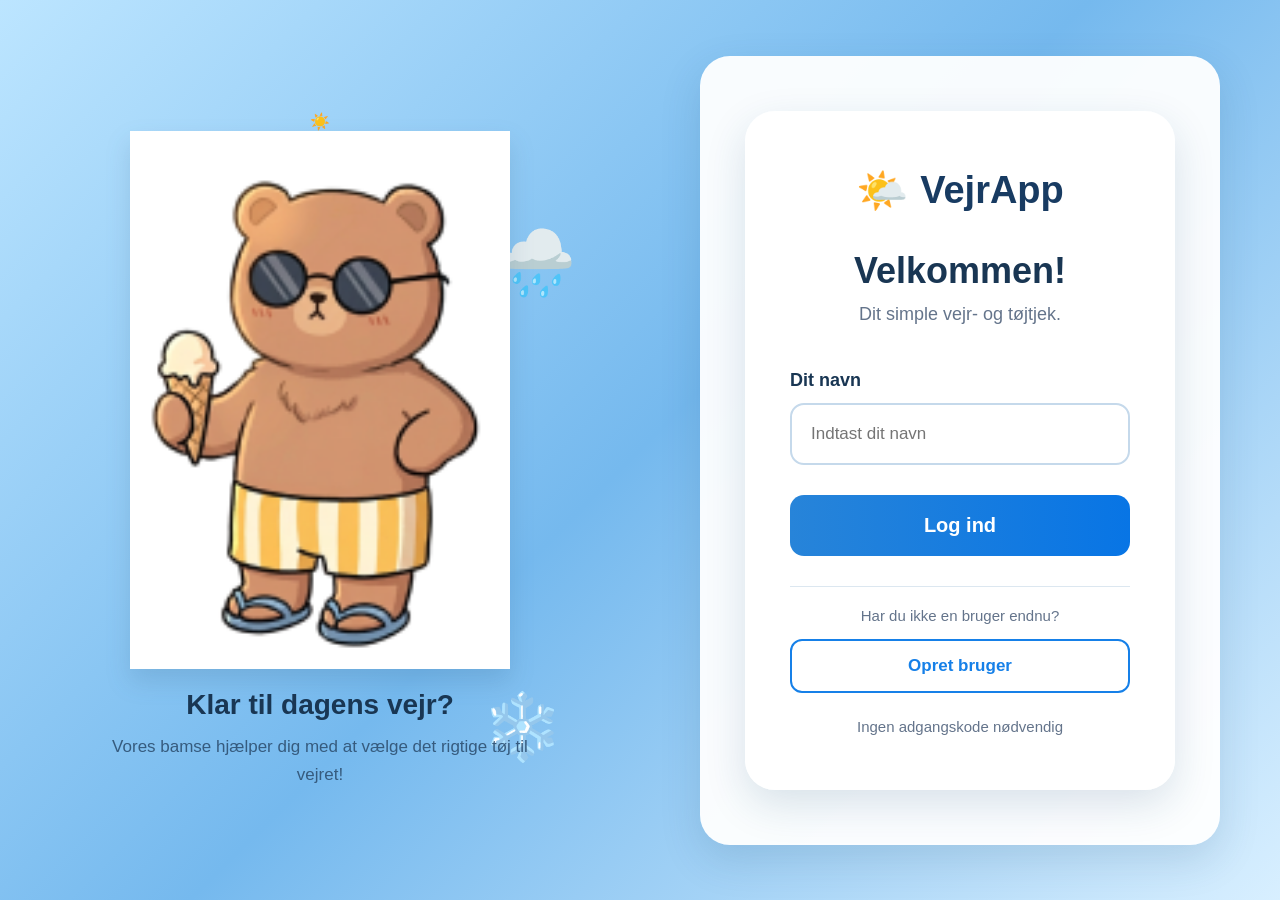
==== frontend/login.html @ 1d18eea9 "Added login" ====
<!DOCTYPE html>
<html lang="en">
<head>
	<meta charset="UTF-8">
	<meta name="viewport" content="width=device-width, initial-scale=1.0">
	<title>VejrApp - Log ind</title>
    <link rel="stylesheet" href="css/login.css">
</head>
<body>

    <main class="login-container">

         <section class="bear-section">

            <div class="weahter-icon sun">☀️</div>
            <div class="weather-icon rain">🌧️</div>
            <div class="weather-icon snow">❄️</div>

            <img src="images/bamse.png"
                 alt="VejrApp bamse"
                 class="bear-image">

                 <div class="bear-text">
                    <h2>Klar til dagens vejr?</h2>
                    <p>Vores bamse hjælper dig med at vælge det rigtige tøj til vejret!</p>
                 </div>
         </section>

        <section class="form-section">

            <div class="login-card">

                <div class="login-card">

                   <div class="logo">
                   <span>🌤️</span>
                  <h1>VejrApp</h1>
                  </div>

               <h2 id="formTitle">Velkommen!</h2>

    <p class="subtitle" id="formSubtitle">
        Dit simple vejr- og tøjtjek.
    </p>

    <form id="loginForm">

        <label for="name">Dit navn</label>

        <input
            type="text"
            id="name"
            name="name"
            placeholder="Indtast dit navn"
            autocomplete="name"
            required
        >

        <button type="submit" id="submitButton">
            Log ind
        </button>

    </form>

    <p id="formMessage" class="form-message"></p>

    <div class="register-section">

        <p id="switchText">
            Har du ikke en bruger endnu?
        </p>

        <button type="button" id="switchButton">
            Opret bruger
        </button>

    </div>

    <p class="login-info">
        Ingen adgangskode nødvendig 
    </p>

</div>

        </section>

    </main>

    <script src="js/login.js"></script>
  
    </main>


</body>
</html>
---- frontend/css/login.css ----
* {
    margin: 0;
    padding: 0;
    box-sizing: border-box;
}

body {
    font-family: Arial, sans-serif;
    min-height: 100vh;
    background: #a9dafa;
    color: #193653;
}

.login-container {
    min-height: 100vh;
    display: grid;
    grid-template-columns: 1fr 1fr;
    background: linear-gradient(
        135deg,
        #bce5ff,
        #75b9ee,
        #d8efff
    );
}

.bear-section {
    position: relative;
    display: flex;
    flex-direction: column;
    align-items: center;
    justify-content: center;
    padding: 40px;
    overflow: hidden;
}

.bear-image {
    width: 380px;
    max-width: 85%;
    max-height: 65vh;
    object-fit: contain;
    position: relative;
    z-index: 2;
    filter: drop-shadow(0 12px 12px rgba(31, 75, 110, 0.15));
}

.bear-text {
    text-align: center;
    margin-top: 20px;
    max-width: 420px;
    z-index: 2;
}

.bear-text h2 {
    font-size: 28px;
    margin-bottom: 12px;
}

.bear-text p {
    font-size: 17px;
    color: #365b7e;
    line-height: 1.6;
}


.weather-icon {
    position: absolute;
    font-size: 65px;
    z-index: 1;
}

.sun {
    top: 9%;
    left: 12%;
}

.rain {
    top: 25%;
    right: 10%;
}

.snow {
    bottom: 15%;
    right: 12%;
}


.form-section {
    display: flex;
    align-items: center;
    justify-content: center;
    padding: 40px;
}

.login-card {
    width: 100%;
    max-width: 520px;
    background: rgba(255, 255, 255, 0.95);
    padding: 55px 45px;
    border-radius: 30px;
    text-align: center;
    box-shadow: 0 15px 40px rgba(30, 75, 115, 0.15);
}


.logo {
    display: flex;
    align-items: center;
    justify-content: center;
    gap: 12px;
    margin-bottom: 35px;
}

.logo span {
    font-size: 42px;
}

.logo h1 {
    font-size: 38px;
    color: #183b62;
}


.login-card h2 {
    font-size: 36px;
    margin-bottom: 12px;
}

.subtitle {
    font-size: 18px;
    color: #64748b;
    margin-bottom: 45px;
}


#loginForm {
    display: flex;
    flex-direction: column;
    text-align: left;
    gap: 12px;
}

#loginForm label {
    font-size: 18px;
    font-weight: bold;
}

#loginForm input {
    padding: 19px;
    border: 2px solid #c5d9eb;
    border-radius: 14px;
    font-size: 17px;
    outline: none;
    transition: border 0.2s;
}

#loginForm input:focus {
    border-color: #3285d1;
}

#loginForm button {
    margin-top: 18px;
    padding: 19px;
    border: none;
    border-radius: 14px;
    background: linear-gradient(90deg, #2784d9, #0875e5);
    color: white;
    font-size: 20px;
    font-weight: bold;
    cursor: pointer;
    transition: 0.2s;
}

#loginForm button:hover {
    background: #075eb8;
    transform: translateY(-2px);
}

.register-section {
    margin-top: 30px;
    padding-top: 20px;
    border-top: 1px solid #dce7f0;
    text-align: center;
}

.register-section p {
    color: #64748b;
    margin-bottom: 15px;
    font-size: 15px;
}

#switchButton {
    width: 100%;
    padding: 15px;
    background: white;
    color: #1680e8;
    border: 2px solid #1680e8;
    border-radius: 12px;
    font-size: 17px;
    font-weight: bold;
    cursor: pointer;
    transition: 0.2s;
}

#switchButton:hover {
    background: #eaf4ff;
}


.form-message {
    margin-top: 15px;
    font-size: 14px;
    color: #2563eb;
    text-align: center;
}

.login-info {
    margin-top: 25px;
    color: #64748b;
    font-size: 15px;
}


@media (max-width: 800px) {

    .login-container {
        grid-template-columns: 1fr;
    }

    .bear-section {
        min-height: 400px;
        padding: 25px;
    }

    .bear-image {
        width: 240px;
        max-height: 300px;
    }

    .bear-text h2 {
        font-size: 23px;
    }

    .form-section {
        padding: 20px;
    }

    .login-card {
        padding: 35px 25px;
    }

    .login-card h2 {
        font-size: 29px;
    }

}
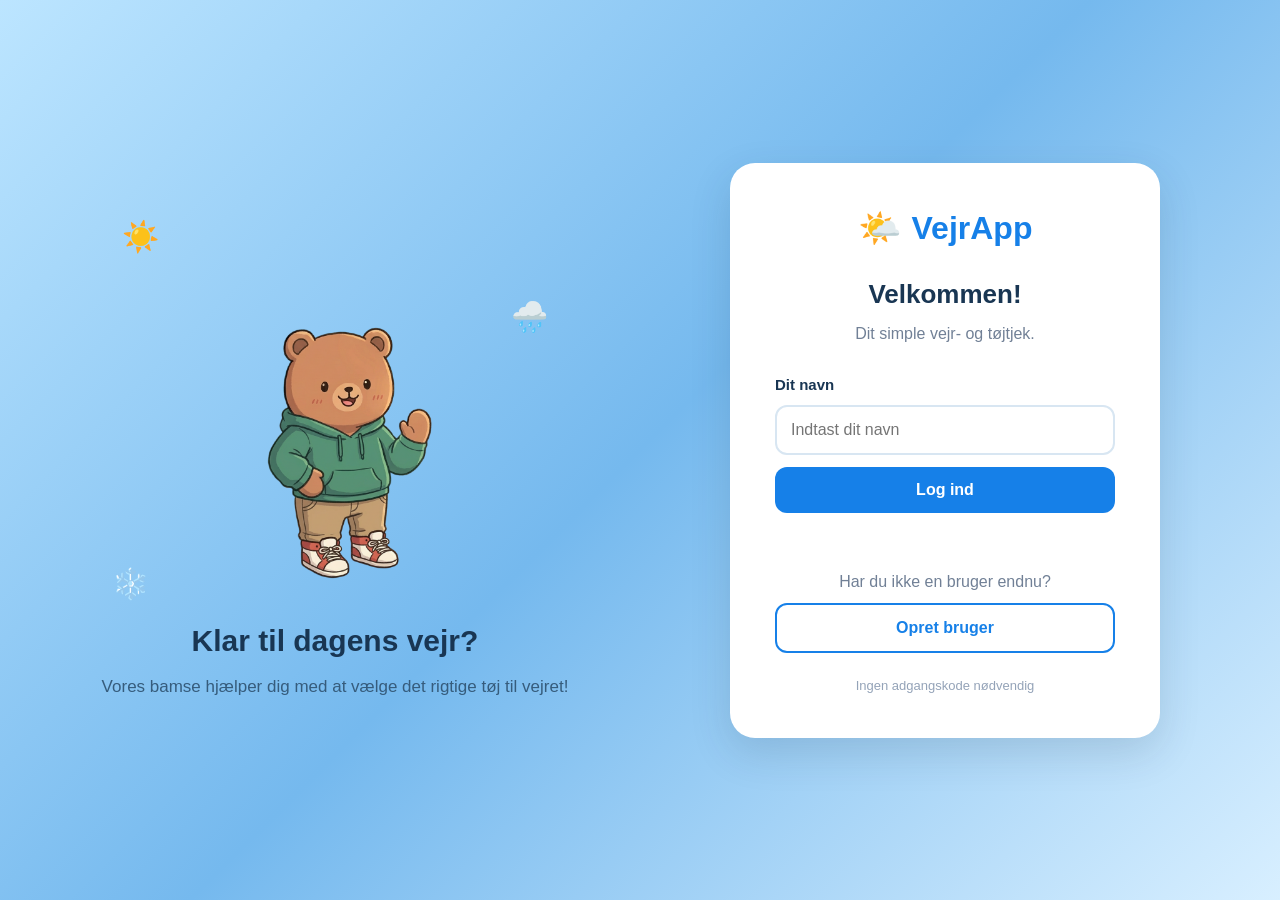
==== commit 057d7a46: "Login, logout, database" ====
--- a/frontend/login.html
+++ b/frontend/login.html
@@ -1,95 +1,83 @@
+
 <!DOCTYPE html>
-<html lang="en">
+<html lang="da">
 <head>
-	<meta charset="UTF-8">
-	<meta name="viewport" content="width=device-width, initial-scale=1.0">
-	<title>VejrApp - Log ind</title>
-    <link rel="stylesheet" href="css/login.css">
+    <meta charset="UTF-8">
+    <meta name="viewport" content="width=device-width, initial-scale=1.0">
+    <title>VejrApp - Log ind</title>
+    <link rel="stylesheet" href="./css/login.css">
 </head>
 <body>
 
     <main class="login-container">
 
-         <section class="bear-section">
-
-            <div class="weahter-icon sun">☀️</div>
+        <section class="bear-section">
+            <div class="weather-icon sun">☀️</div>
             <div class="weather-icon rain">🌧️</div>
             <div class="weather-icon snow">❄️</div>
 
-            <img src="images/bamse.png"
+            <img src="images/bamse_hoodie_jeans.png"
                  alt="VejrApp bamse"
                  class="bear-image">
 
-                 <div class="bear-text">
-                    <h2>Klar til dagens vejr?</h2>
-                    <p>Vores bamse hjælper dig med at vælge det rigtige tøj til vejret!</p>
-                 </div>
-         </section>
+            <div class="bear-text">
+                <h2>Klar til dagens vejr?</h2>
+                <p>Vores bamse hjælper dig med at vælge det rigtige tøj til vejret!</p>
+            </div>
+        </section>
 
         <section class="form-section">
-
             <div class="login-card">
 
-                <div class="login-card">
+                <div class="logo">
+                    <span>🌤️</span>
+                    <h1>VejrApp</h1>
+                </div>
 
-                   <div class="logo">
-                   <span>🌤️</span>
-                  <h1>VejrApp</h1>
-                  </div>
+                <h2 id="formTitle">Velkommen!</h2>
 
-               <h2 id="formTitle">Velkommen!</h2>
+                <p class="subtitle" id="formSubtitle">
+                    Dit simple vejr- og tøjtjek.
+                </p>
 
-    <p class="subtitle" id="formSubtitle">
-        Dit simple vejr- og tøjtjek.
-    </p>
+                <form id="loginForm">
+                    <label for="name">Dit navn</label>
 
-    <form id="loginForm">
+                    <input
+                        type="text"
+                        id="name"
+                        name="name"
+                        placeholder="Indtast dit navn"
+                        autocomplete="name"
+                        required
+                    >
 
-        <label for="name">Dit navn</label>
+                    <button type="submit" id="submitButton">
+                        Log ind
+                    </button>
+                </form>
 
-        <input
-            type="text"
-            id="name"
-            name="name"
-            placeholder="Indtast dit navn"
-            autocomplete="name"
-            required
-        >
+                <p id="formMessage" class="form-message"></p>
 
-        <button type="submit" id="submitButton">
-            Log ind
-        </button>
+                <div class="register-section">
+                    <p id="switchText">
+                        Har du ikke en bruger endnu?
+                    </p>
 
-    </form>
+                    <button type="button" id="switchButton">
+                        Opret bruger
+                    </button>
+                </div>
 
-    <p id="formMessage" class="form-message"></p>
+                <p class="login-info">
+                    Ingen adgangskode nødvendig
+                </p>
 
-    <div class="register-section">
-
-        <p id="switchText">
-            Har du ikke en bruger endnu?
-        </p>
-
-        <button type="button" id="switchButton">
-            Opret bruger
-        </button>
-
-    </div>
-
-    <p class="login-info">
-        Ingen adgangskode nødvendig 
-    </p>
-
-</div>
-
+            </div>
         </section>
 
     </main>
 
     <script src="js/login.js"></script>
-  
-    </main>
-
-
 </body>
 </html>
--- a/frontend/css/login.css
+++ b/frontend/css/login.css
@@ -1,4 +1,5 @@
 
+/* GENERELT */
 * {
     margin: 0;
     padding: 0;
@@ -12,10 +13,15 @@
     color: #193653;
 }
 
+/* HOVEDLAYOUT */
 .login-container {
     min-height: 100vh;
     display: grid;
     grid-template-columns: 1fr 1fr;
+    align-items: center;
+    justify-items: center;
+    gap: 40px;
+    padding: 50px;
     background: linear-gradient(
         135deg,
         #bce5ff,
@@ -24,233 +30,218 @@
     );
 }
 
+/* VENSTRE SIDE MED BAMSE */
 .bear-section {
     position: relative;
     display: flex;
     flex-direction: column;
     align-items: center;
     justify-content: center;
-    padding: 40px;
-    overflow: hidden;
+    text-align: center;
+    max-width: 500px;
 }
 
 .bear-image {
-    width: 380px;
-    max-width: 85%;
-    max-height: 65vh;
+    width: 280px;
+    max-width: 80%;
+    height: auto;
     object-fit: contain;
-    position: relative;
-    z-index: 2;
-    filter: drop-shadow(0 12px 12px rgba(31, 75, 110, 0.15));
-}
-
-.bear-text {
-    text-align: center;
-    margin-top: 20px;
-    max-width: 420px;
-    z-index: 2;
+    margin: 25px 0;
 }
 
 .bear-text h2 {
-    font-size: 28px;
-    margin-bottom: 12px;
+    font-size: 30px;
+    margin-bottom: 15px;
+    color: #193653;
 }
 
 .bear-text p {
     font-size: 17px;
-    color: #365b7e;
     line-height: 1.6;
-}
-
-
-.weather-icon {
+    color: #365c7c;
+}
+
+/* VEJRIKONER */
+.weather-icon,
+.weahter-icon {
     position: absolute;
-    font-size: 65px;
-    z-index: 1;
-}
-
-.sun {
-    top: 9%;
-    left: 12%;
-}
-
-.rain {
-    top: 25%;
-    right: 10%;
-}
-
-.snow {
-    bottom: 15%;
-    right: 12%;
-}
-
-
+    font-size: 30px;
+}
+
+.weather-icon.sun,
+.weahter-icon.sun {
+    top: 20px;
+    left: 20px;
+}
+
+.weather-icon.rain {
+    top: 100px;
+    right: 20px;
+}
+
+.weather-icon.snow {
+    bottom: 100px;
+    left: 10px;
+}
+
+/* HØJRE SIDE */
 .form-section {
-    display: flex;
-    align-items: center;
+    width: 100%;
+    display: flex;
     justify-content: center;
-    padding: 40px;
+    align-items: center;
 }
 
 .login-card {
     width: 100%;
-    max-width: 520px;
-    background: rgba(255, 255, 255, 0.95);
-    padding: 55px 45px;
-    border-radius: 30px;
-    text-align: center;
-    box-shadow: 0 15px 40px rgba(30, 75, 115, 0.15);
-}
-
-
+    max-width: 430px;
+    padding: 45px;
+    background: #ffffff;
+    border-radius: 25px;
+    box-shadow: 0 15px 40px rgba(25, 54, 83, 0.15);
+}
+
+/* LOGO */
 .logo {
     display: flex;
     align-items: center;
     justify-content: center;
+    gap: 10px;
+    margin-bottom: 30px;
+}
+
+.logo span {
+    font-size: 35px;
+}
+
+.logo h1 {
+    font-size: 32px;
+    color: #1680e8;
+}
+
+/* TEKST */
+.login-card h2 {
+    font-size: 26px;
+    margin-bottom: 12px;
+    text-align: center;
+}
+
+.subtitle {
+    text-align: center;
+    color: #718096;
+    margin-bottom: 30px;
+    line-height: 1.5;
+}
+
+/* FORMULAR */
+#loginForm {
+    display: flex;
+    flex-direction: column;
     gap: 12px;
-    margin-bottom: 35px;
-}
-
-.logo span {
-    font-size: 42px;
-}
-
-.logo h1 {
-    font-size: 38px;
-    color: #183b62;
-}
-
-
-.login-card h2 {
-    font-size: 36px;
-    margin-bottom: 12px;
-}
-
-.subtitle {
-    font-size: 18px;
-    color: #64748b;
-    margin-bottom: 45px;
-}
-
-
-#loginForm {
-    display: flex;
-    flex-direction: column;
-    text-align: left;
-    gap: 12px;
 }
 
 #loginForm label {
-    font-size: 18px;
     font-weight: bold;
+    font-size: 15px;
 }
 
 #loginForm input {
-    padding: 19px;
-    border: 2px solid #c5d9eb;
-    border-radius: 14px;
-    font-size: 17px;
+    width: 100%;
+    padding: 14px;
+    border: 2px solid #d8e6f2;
+    border-radius: 12px;
+    font-size: 16px;
     outline: none;
     transition: border 0.2s;
 }
 
 #loginForm input:focus {
-    border-color: #3285d1;
-}
-
-#loginForm button {
-    margin-top: 18px;
-    padding: 19px;
+    border-color: #1680e8;
+}
+
+/* KNAPPER */
+#submitButton,
+#switchButton {
+    padding: 14px 20px;
     border: none;
-    border-radius: 14px;
-    background: linear-gradient(90deg, #2784d9, #0875e5);
+    border-radius: 12px;
+    background: #1680e8;
     color: white;
-    font-size: 20px;
+    font-size: 16px;
     font-weight: bold;
     cursor: pointer;
-    transition: 0.2s;
-}
-
-#loginForm button:hover {
-    background: #075eb8;
-    transform: translateY(-2px);
-}
-
+    transition: background 0.2s;
+}
+
+#submitButton:hover,
+#switchButton:hover {
+    background: #0968c5;
+}
+
+#submitButton:disabled {
+    opacity: 0.6;
+    cursor: not-allowed;
+}
+
+/* BESKEDER */
+.form-message {
+    margin-top: 15px;
+    text-align: center;
+    color: #1680e8;
+    font-weight: bold;
+    min-height: 20px;
+}
+
+/* OPRET BRUGER */
 .register-section {
-    margin-top: 30px;
-    padding-top: 20px;
-    border-top: 1px solid #dce7f0;
-    text-align: center;
+    text-align: center;
+    margin-top: 25px;
 }
 
 .register-section p {
-    color: #64748b;
-    margin-bottom: 15px;
-    font-size: 15px;
+    color: #718096;
+    margin-bottom: 12px;
 }
 
 #switchButton {
     width: 100%;
-    padding: 15px;
     background: white;
     color: #1680e8;
     border: 2px solid #1680e8;
-    border-radius: 12px;
-    font-size: 17px;
-    font-weight: bold;
-    cursor: pointer;
-    transition: 0.2s;
 }
 
 #switchButton:hover {
     background: #eaf4ff;
 }
 
-
-.form-message {
-    margin-top: 15px;
-    font-size: 14px;
-    color: #2563eb;
-    text-align: center;
-}
-
 .login-info {
+    text-align: center;
     margin-top: 25px;
-    color: #64748b;
-    font-size: 15px;
-}
-
-
+    font-size: 13px;
+    color: #94a3b8;
+}
+
+/* MOBIL OG TABLET */
 @media (max-width: 800px) {
-
     .login-container {
         grid-template-columns: 1fr;
-    }
-
-    .bear-section {
-        min-height: 400px;
-        padding: 25px;
+        padding: 30px 20px;
+        gap: 30px;
     }
 
     .bear-image {
-        width: 240px;
-        max-height: 300px;
+        width: 180px;
     }
 
     .bear-text h2 {
-        font-size: 23px;
-    }
-
-    .form-section {
-        padding: 20px;
+        font-size: 24px;
+    }
+
+    .bear-text p {
+        font-size: 15px;
     }
 
     .login-card {
-        padding: 35px 25px;
-    }
-
-    .login-card h2 {
-        font-size: 29px;
-    }
-
-}
+        padding: 30px;
+    }
+}
